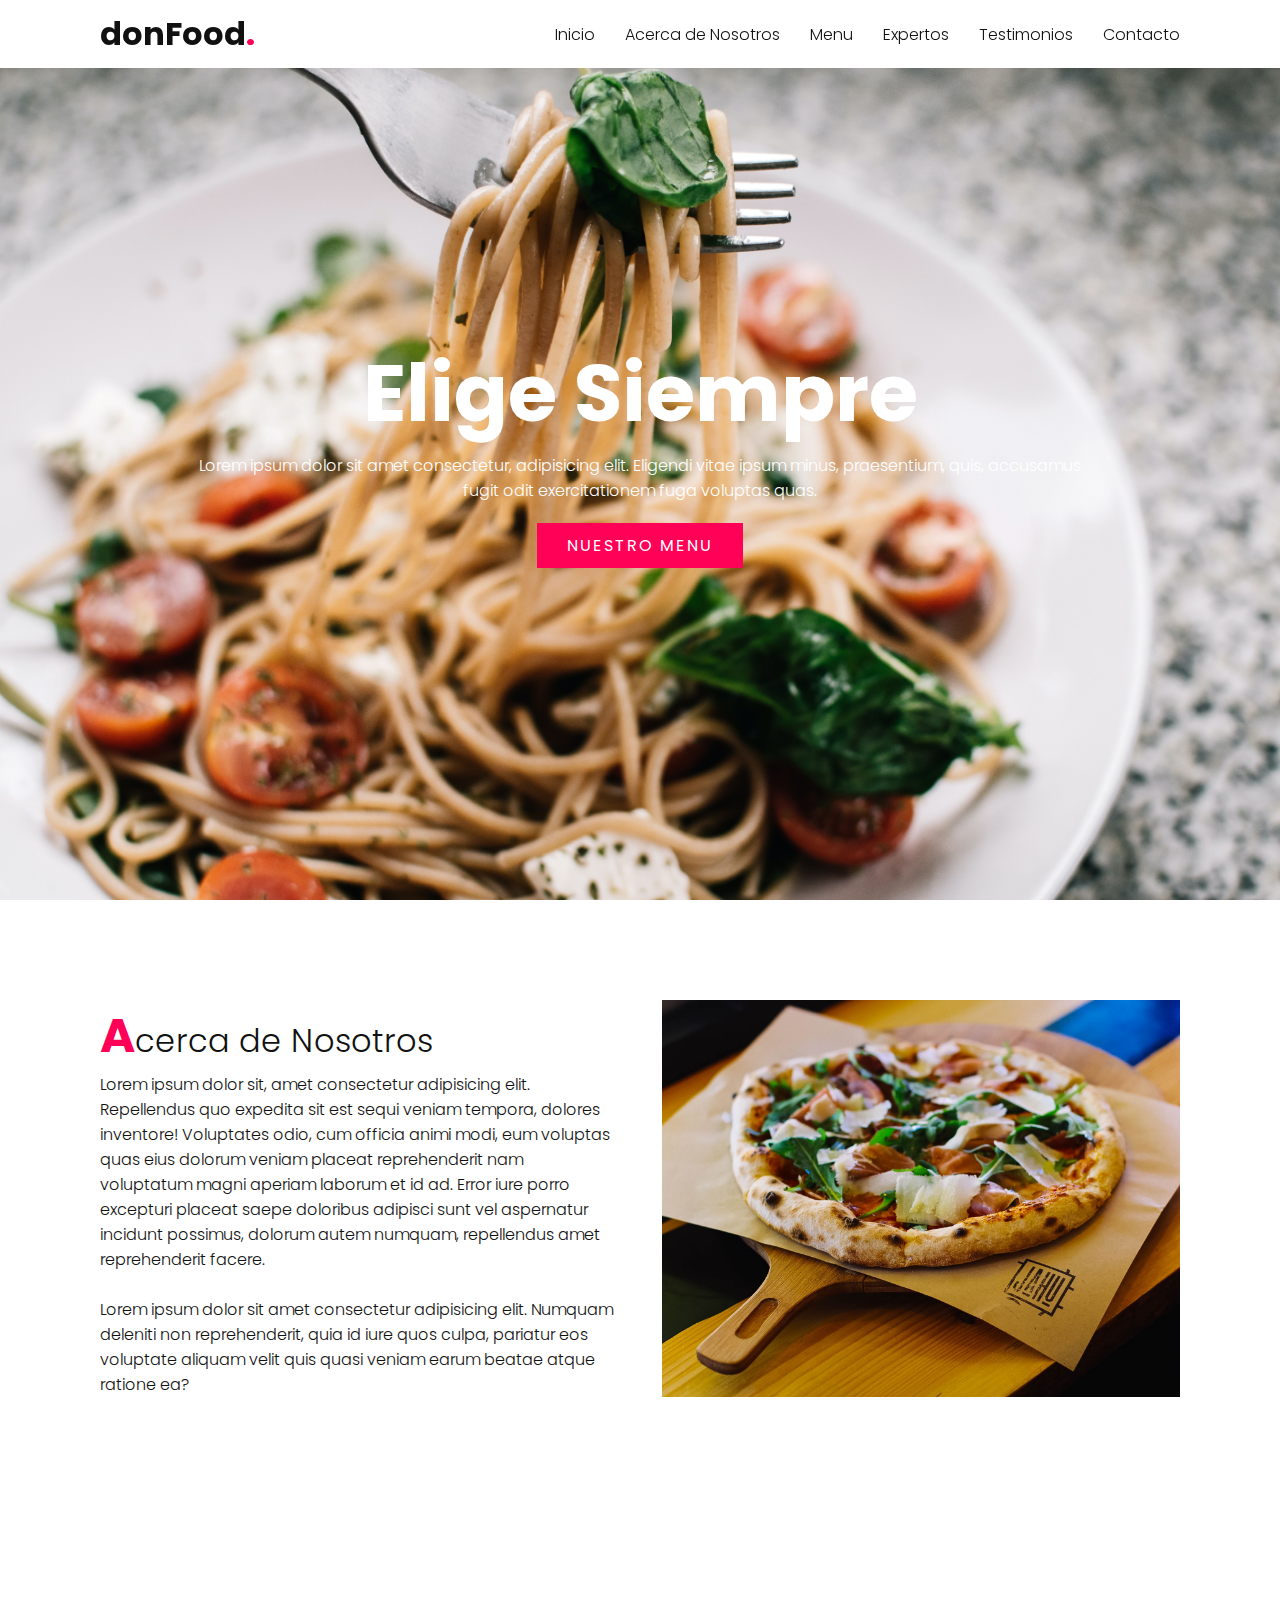
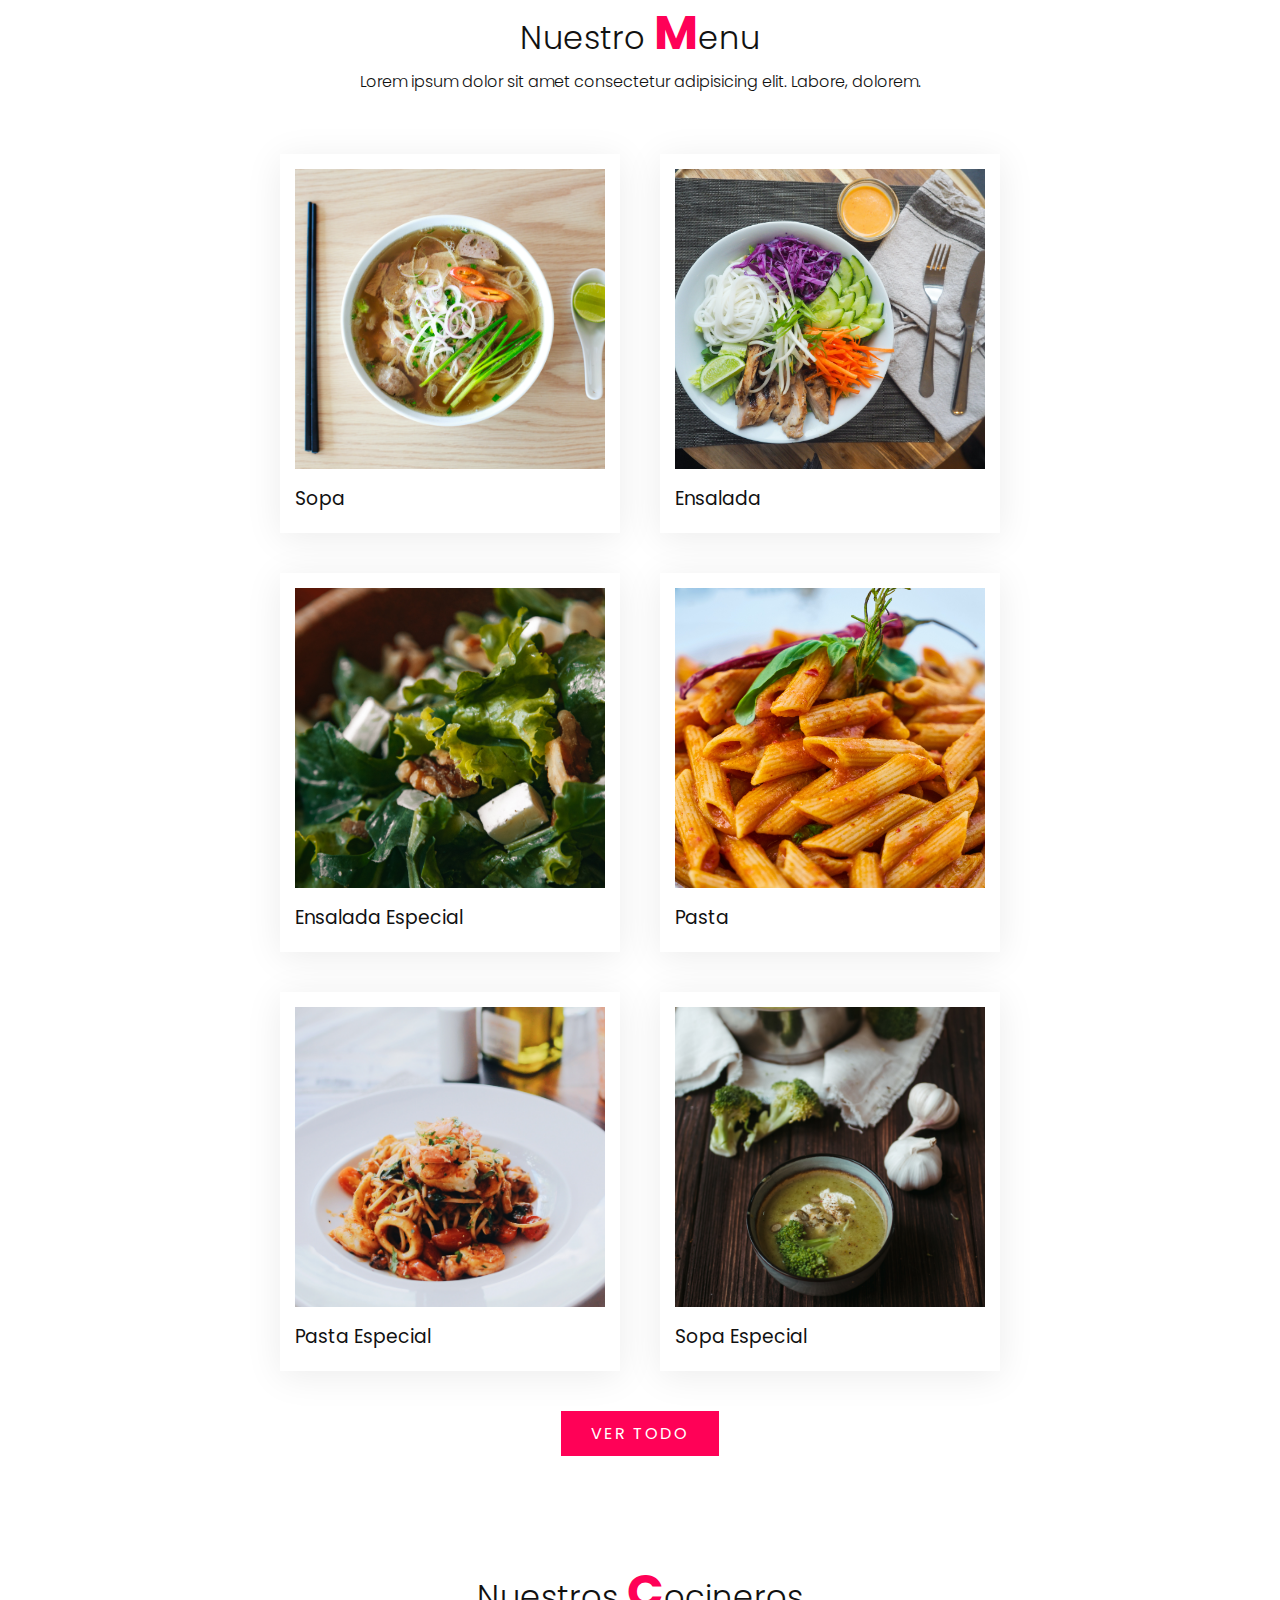
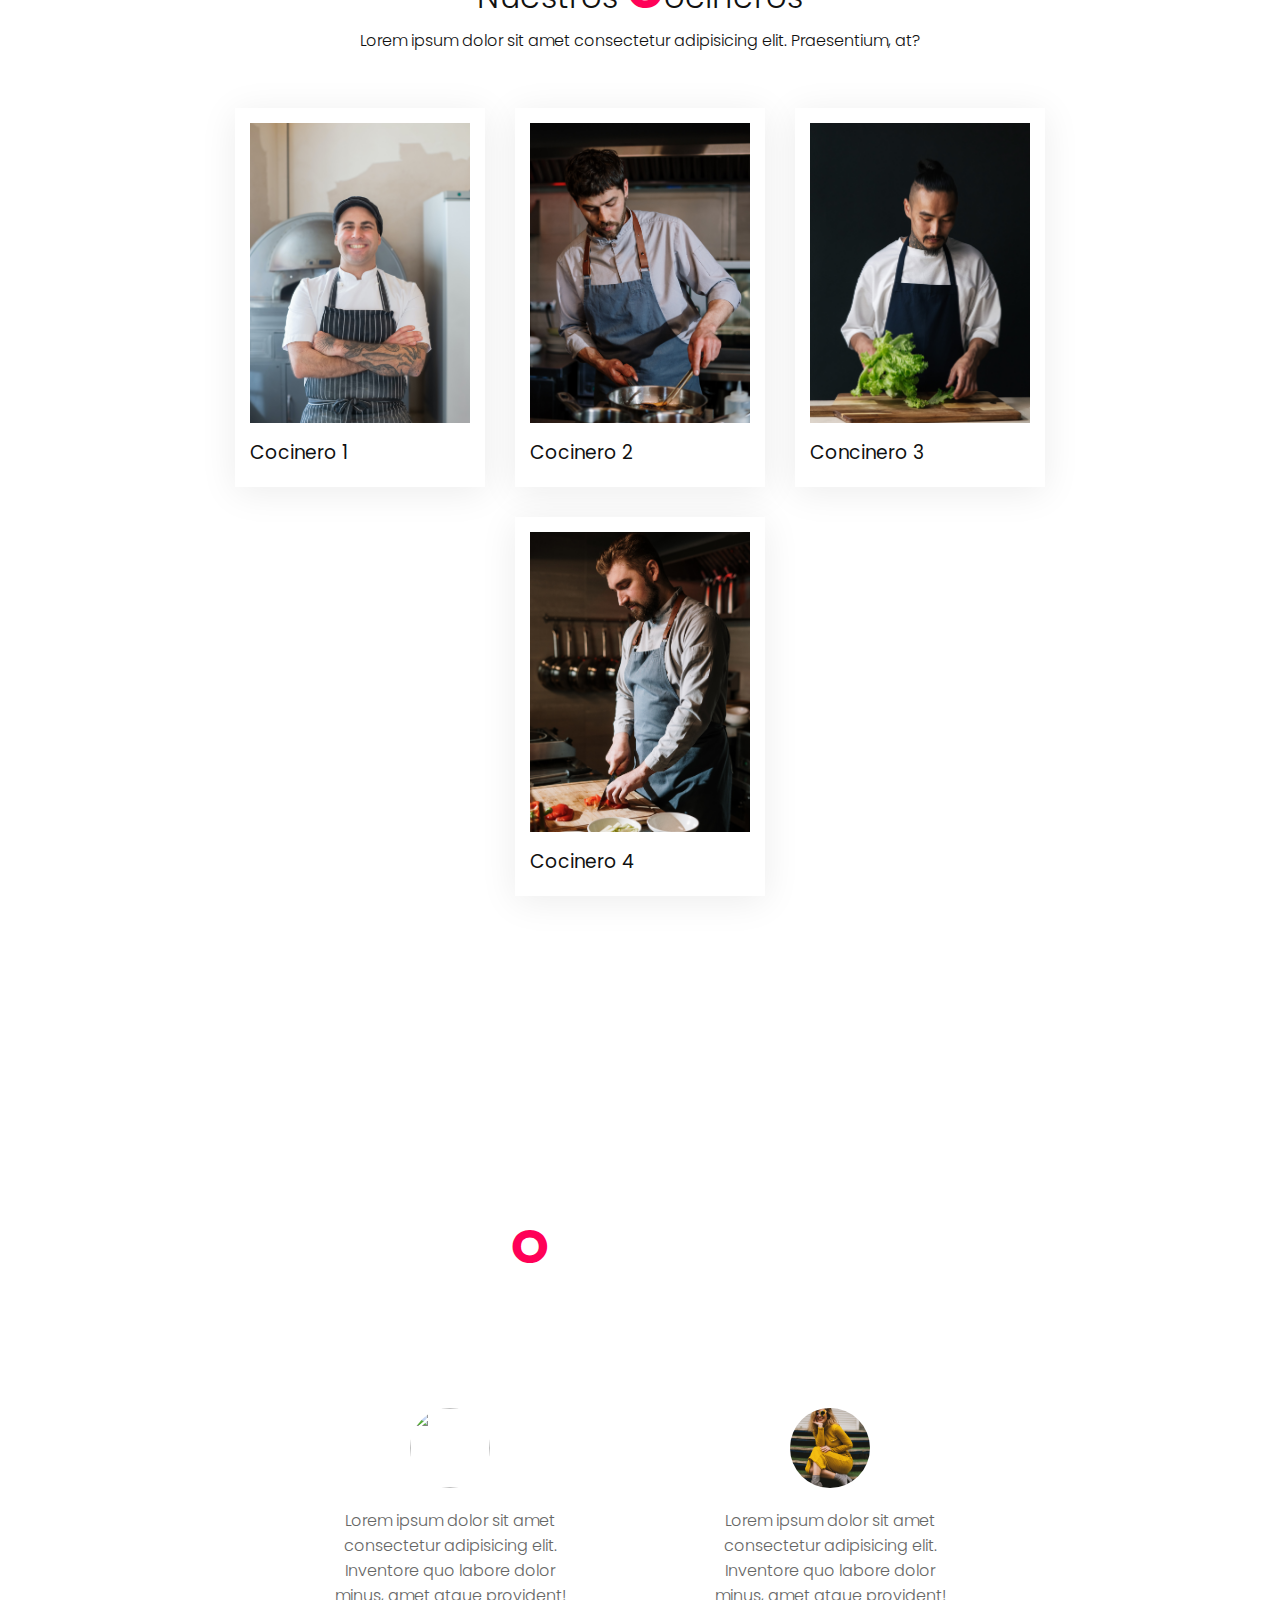
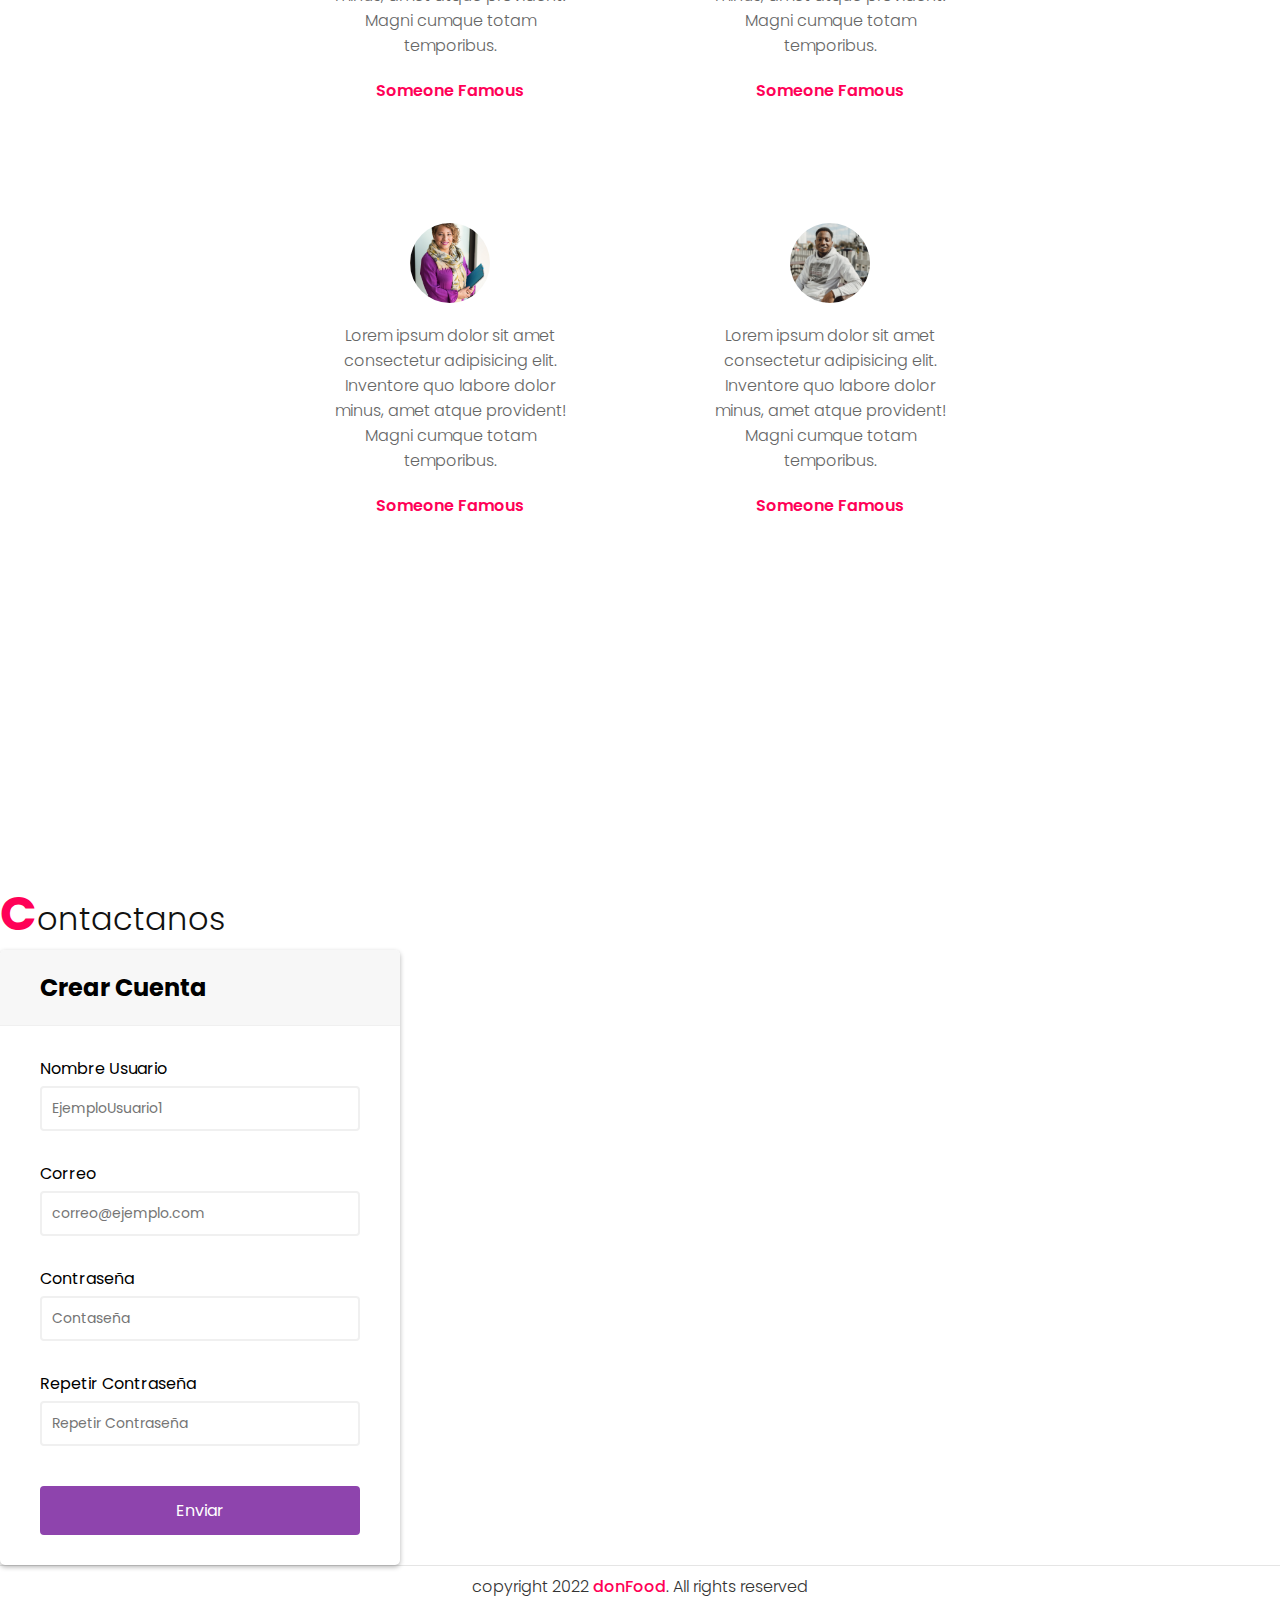
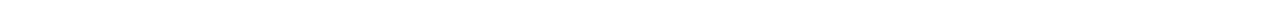
==== index.html @ 2f884ae2 "Add files via upload" ====
<!DOCTYPE html>
<html lang="en">

<head>
    <meta charset="UTF-8">
    <meta http-equiv="X-UA-Compatible" content="IE=edge">
    <meta name="viewport" content="width=device-width, initial-scale=1.0">
    <title>Proyecto</title>
    <link rel="stylesheet" href="style/style.css">
</head>

<body>
    <!--Navegation-->
    <header class="sticky">
        <a href="#" class="logo">donFood<span>.</span></a>
        <div class="menuToggle" onclick="toggleMenu();"></div>
        <ul class="navigation">
            <li><a href="#banner" onclick="toggleMenu();">Inicio</a></li>
            <li><a href="#about" onclick="toggleMenu();">Acerca de Nosotros</a></li>
            <li><a href="#menu" onclick="toggleMenu();">Menu</a></li>
            <li><a href="#expert" onclick="toggleMenu();">Expertos</a></li>
            <li><a href="#testimonials" onclick="toggleMenu();">Testimonios</a></li>
            <li><a href="#contact" onclick="toggleMenu();">Contacto</a></li>
        </ul>
    </header>
    <!--Banner-->
    <section class="banner" id="banner">
        <div class="content">
            <h2>Elige Siempre</h2>
            <p>Lorem ipsum dolor sit amet consectetur, adipisicing elit. Eligendi vitae ipsum minus, praesentium, quis, accusamus fugit odit exercitationem fuga voluptas quas.</p>
            <a href="#menu" class="btn">Nuestro Menu</a>
        </div>
    </section>
    <!--About-->
    <section class="about" id="about">
        <div class="row">
            <div class="col50">
                <h2 class="tittleText"><span>A</span>cerca de Nosotros</h2>
                <p>Lorem ipsum dolor sit, amet consectetur adipisicing elit. Repellendus quo expedita sit est sequi veniam tempora, dolores inventore! Voluptates odio, cum officia animi modi, eum voluptas quas eius dolorum veniam placeat reprehenderit nam
                    voluptatum magni aperiam laborum et id ad. Error iure porro excepturi placeat saepe doloribus adipisci sunt vel aspernatur incidunt possimus, dolorum autem numquam, repellendus amet reprehenderit facere. <br><br> Lorem ipsum dolor
                    sit amet consectetur adipisicing elit. Numquam deleniti non reprehenderit, quia id iure quos culpa, pariatur eos voluptate aliquam velit quis quasi veniam earum beatae atque ratione ea?</p>
            </div>
            <div class="col50">
                <div class="imgBx">
                    <img src="img/pexels-kristina-paukshtite-1146760.jpg">
                </div>
            </div>
        </div>
    </section>
    <!--Menu-->
    <section class="menu" id="menu">
        <div class="tittle">
            <h2 class="tittleText">Nuestro <span>M</span>enu</h2>
            <p>Lorem ipsum dolor sit amet consectetur adipisicing elit. Labore, dolorem.</p>
        </div>
        <div class="content">
            <div class="box">
                <div class="imgBx">
                    <img src="img/menu1.jpg">
                </div>
                <div class="text">
                    <h3>Ensalada</h3>
                </div>
            </div>
            <div class="box">
                <div class="imgBx">
                    <img src="img/menu2.jpg">
                </div>
                <div class="text">
                    <h3>Sopa</h3>
                </div>
            </div>
            <div class="box">
                <div class="imgBx">
                    <img src="img/menu3.jpg">
                </div>
                <div class="text">
                    <h3>Pasta</h3>
                </div>
            </div>
            <div class="box">
                <div class="imgBx">
                    <img src="img/menu4.jpg">
                </div>
                <div class="text">
                    <h3>Ensalada Especial</h3>
                </div>
            </div>
            <div class="box">
                <div class="imgBx">
                    <img src="img/menu5.jpg">
                </div>
                <div class="text">
                    <h3>Sopa Especial</h3>
                </div>
            </div>
            <div class="box">
                <div class="imgBx">
                    <img src="img/menu6.jpg">
                </div>
                <div class="text">
                    <h3>Pasta Especial</h3>
                </div>
            </div>
            <div class="tittle">
                <a href="#" class="btn">Ver Todo</a>
            </div>
        </div>
        <!--Expert-->
        <section class="expert" id="expert">
            <div class="tittle">
                <h2 class="tittleText">Nuestros <span>C</span>ocineros</h2>
                <p>Lorem ipsum dolor sit amet consectetur adipisicing elit. Praesentium, at?</p>
            </div>
            <div class="content">
                <div class="box">
                    <div class="imgBx">
                        <img src="img/chef1.jpg">
                    </div>
                    <div class="text">
                        <h3>Cocinero 1</h3>
                    </div>
                </div>
                <div class="box">
                    <div class="imgBx">
                        <img src="img/chef2.jpg">
                    </div>
                    <div class="text">
                        <h3>Cocinero 2</h3>
                    </div>
                </div>
                <div class="box">
                    <div class="imgBx">
                        <img src="img/chef3.jpg">
                    </div>
                    <div class="text">
                        <h3>Concinero 3</h3>
                    </div>
                </div>
                <div class="box">
                    <div class="imgBx">
                        <img src="img/chef4.jpg">
                    </div>
                    <div class="text">
                        <h3>Cocinero 4</h3>
                    </div>
                </div>
            </div>
        </section>
    </section>
    <!--Testimonials-->
    <section class="testimonials" id="testimonials">
        <div class="tittle white">
            <h2 class="tittleText">Que <span>O</span>pinan de Nosotros</h2>
            <p>Lorem ipsum dolor sit amet consectetur adipisicing elit. Molestiae, officiis?</p>
        </div>
        <div class="content">
            <div class="box">
                <div class="imgBx">
                    <img src="img/testi1.jpg">
                </div>
                <div class="text">
                    <p>Lorem ipsum dolor sit amet consectetur adipisicing elit. Inventore quo labore dolor minus, amet atque provident! Magni cumque totam temporibus.</p>
                    <h3>Someone Famous</h3>
                </div>
            </div>
            <div class="box">
                <div class="imgBx">
                    <img src="img/testi2.jpg">
                </div>
                <div class="text">
                    <p>Lorem ipsum dolor sit amet consectetur adipisicing elit. Inventore quo labore dolor minus, amet atque provident! Magni cumque totam temporibus.</p>
                    <h3>Someone Famous</h3>
                </div>
            </div>
            <div class="box">
                <div class="imgBx">
                    <img src="img/testi3.jpg">
                </div>
                <div class="text">
                    <p>Lorem ipsum dolor sit amet consectetur adipisicing elit. Inventore quo labore dolor minus, amet atque provident! Magni cumque totam temporibus.</p>
                    <h3>Someone Famous</h3>
                </div>
            </div>
            <div class="box">
                <div class="imgBx">
                    <img src="img/testi4.jpg">
                </div>
                <div class="text">
                    <p>Lorem ipsum dolor sit amet consectetur adipisicing elit. Inventore quo labore dolor minus, amet atque provident! Magni cumque totam temporibus.</p>
                    <h3>Someone Famous</h3>
                </div>
            </div>
        </div>
    </section>
    <!--Contact-->
    <!--Implementar al borde en blanco las aplicaciones de contacto(gmail,whatsapp, facebook, etc.)-->
    <section class="contact" id="contact"></section>
    <h2 class="tittleText"><span>C</span>ontactanos</h2>


    <div class="container">
        <div class="header">
            <h2>Crear Cuenta</h2>
        </div>
        <form id="form" class="form">
            <div class="form-control">
                <label for="username">Nombre Usuario</label>
                <input type="text" placeholder="EjemploUsuario1" id="username" />
                <i class="fas fa-check-circle"></i>
                <i class="fas fa-exclamation-circle"></i>
                <small>Error</small>
            </div>
            <div class="form-control">
                <label for="username">Correo</label>
                <input type="email" placeholder="correo@ejemplo.com" id="email" />
                <i class="fas fa-check-circle"></i>
                <i class="fas fa-exclamation-circle"></i>
                <small>Error</small>
            </div>
            <div class="form-control">
                <label for="username">Contraseña</label>
                <input type="password" placeholder="Contaseña" id="password" />
                <i class="fas fa-check-circle"></i>
                <i class="fas fa-exclamation-circle"></i>
                <small>Error</small>
            </div>
            <div class="form-control">
                <label for="username">Repetir Contraseña</label>
                <input type="password" placeholder="Repetir Contraseña" id="password2" />
                <i class="fas fa-check-circle"></i>
                <i class="fas fa-exclamation-circle"></i>
                <small>Error</small>
            </div>
            <button>Enviar</button>
        </form>
    </div>




    <script src="main.js"></script>


    </section>
    <div class="copyrightText">
        <p>copyright 2022 <a href="#">donFood</a>. All rights reserved </p>
    </div>

    <script type="text/javascript">
        window.addEventListener('scroll', function() {
            const header = document.querySelector('header');
            header.classList.toggle("sticky", window.scrollY > 0);
        });

        function toggleMenu() {
            const menuToggle = document.querySelector('.menuToggle');
            const navigation = document.querySelector('.navigation');
            menuToggle.classList.toggle('active');
            navigation.classList.toggle('active');
        }
    </script>

</body>

</html>
---- style/style.css ----
@import url('https://fonts.googleapis.com/css?family=Poppins: 200,300,400,500,600,700,800,900&display=swap');
* {
    margin: 0;
    padding: 0;
    box-sizing: border-box;
    font-family: 'Poppins', sans-serif;
    scroll-behavior: smooth;
}

p {
    font-weight: 300;
    color: #111;
}

.banner {
    position: relative;
    width: 100%;
    min-height: 100vh;
    display: flex;
    justify-content: center;
    align-items: center;
    background: url('/img/bg.jpg');
    background-size: cover;
}

.banner .content {
    max-width: 900px;
    text-align: center;
}

.banner .content h2 {
    font-size: 5em;
    color: #fff;
}

.banner .content p {
    font-size: 1em;
    color: #fff;
}

.btn {
    font-size: 1em;
    color: #fff;
    background: #ff0157;
    display: inline-block;
    padding: 10px 30px;
    margin-top: 20px;
    text-transform: uppercase;
    text-decoration: none;
    letter-spacing: 2px;
    transition: 0.5s;
}

.btn:hover {
    letter-spacing: 6px;
}

header {
    position: fixed;
    top: 0;
    left: 0;
    width: 100%;
    padding: 40px 100px;
    z-index: 10000;
    display: flex;
    justify-content: space-between;
    align-items: center;
    transition: 0.5s;
}

header.sticky {
    background: #fff;
    padding: 10px 100px;
    box-shadow: 0 5px 20px rgba(0, 0, 0, 0.05);
}

header .logo {
    color: #fff;
    font-weight: 700;
    font-size: 2em;
    text-decoration: none;
}

header.sticky .logo {
    color: #111;
}

header .logo span {
    color: #ff0157;
}

header .navigation {
    position: relative;
    display: flex;
}

header .navigation li {
    list-style: none;
    margin-left: 30px;
}

header .navigation li a {
    text-decoration: none;
    color: #fff;
    font-weight: 300;
}

header.sticky .navigation li a {
    color: #111;
}

header .navigation li a:hover {
    color: #ff0157;
}

section {
    padding: 100px;
}

.row {
    position: relative;
    width: 100%;
    display: flex;
    justify-content: space-between;
}

.row .col50 {
    position: relative;
    width: 48%;
}

.tittleText {
    color: #111;
    font-size: 2em;
    font-weight: 300;
}

.tittleText span {
    color: #ff0157;
    font-weight: 700;
    font-size: 1.5em;
}

.row .col50 .imgBx {
    position: relative;
    width: 100%;
    /*min-height: 300px;*/
    height: 100%;
}

.row .col50 .imgBx img {
    position: absolute;
    top: 0;
    left: 0;
    width: 100%;
    height: 100%;
    object-fit: cover;
}

.tittle {
    width: 100%;
    display: flex;
    justify-content: center;
    align-items: center;
    flex-direction: column;
}

.menu .content {
    display: flex;
    justify-content: center;
    flex-direction: row-reverse;
    flex-wrap: wrap;
    margin-top: 40px;
}

.menu .content .box {
    width: 340px;
    margin: 20px;
    border: 15px solid #fff;
    box-shadow: 0 5px 35px rgba(0, 0, 0, 0.08);
}

.menu .content .box .imgBx {
    position: relative;
    width: 100%;
    height: 300px;
}

.menu .content .box .imgBx img {
    position: absolute;
    top: 0;
    left: 0;
    width: 100%;
    height: 100%;
    object-fit: cover;
}

.menu .content .box .text {
    padding: 15px 0 5px;
}

.menu .content .box .text h3 {
    font-weight: 400;
    color: #111;
}

.expert .content {
    display: flex;
    justify-content: center;
    flex-wrap: wrap;
    flex-direction: row;
    margin-top: 40px;
}

.expert .content .box {
    width: 250px;
    margin: 15px;
}

.expert .content .box .imgBx {
    position: relative;
    width: 100%;
    height: 300px;
}

.expert .content .box .imgBx img {
    position: absolute;
    top: 0;
    left: 0;
    width: 100%;
    height: 100%;
    object-fit: cover;
}

.expert .content .box .text {
    padding: 15px 0 5px;
}

.expert .content .box .text h3 {
    font-weight: 400;
    color: #111;
}

.testimonials {
    background: url(/img/bg2.jpg);
    background-size: cover;
    background-position: center;
}

.white .tittleText,
.white p {
    color: #fff;
}

.testimonials .content {
    display: flex;
    justify-content: center;
    flex-wrap: wrap;
    flex-direction: row;
    margin-top: 40px;
}

.testimonials .content .box {
    width: 340px;
    margin: 20px;
    padding: 40px;
    background: #fff;
    display: flex;
    justify-content: center;
    align-items: center;
    flex-direction: column;
}

.testimonials .content .box .imgBx {
    position: relative;
    width: 80px;
    height: 80px;
    margin-bottom: 20px;
    border-radius: 50%;
    overflow: hidden;
}

.testimonials .content .box .imgBx img {
    position: absolute;
    top: 0;
    left: 0;
    width: 100%;
    height: 100%;
    object-fit: cover;
}

.testimonials .content .box .text {
    text-align: center;
}

.testimonials .content .box .text p {
    color: #666;
    font-size: italic;
}

.testimonials .content .box .text h3 {
    margin-top: 20px;
    color: #111;
    font-size: 1em;
    color: #ff0157;
    font-weight: 600;
}


/* -------------  */

.container {
    background-color: #fff;
    border-radius: 5px;
    box-shadow: 0 2px 5px rgba(0, 0, 0, 0.3);
    overflow: hidden;
    width: 400px;
    max-width: 100%;
}

.header {
    border-bottom: 1px solid #f0f0f0;
    background-color: #f7f7f7;
    padding: 20px 40px;
}

.header h2 {
    margin: 0;
}

.form {
    padding: 30px 40px;
}

.form-control {
    margin-bottom: 10px;
    padding-bottom: 20px;
    position: relative;
}

.form-control label {
    display: inline-block;
    margin-bottom: 5px;
}

.form-control input {
    border: 2px solid #f0f0f0;
    border-radius: 4px;
    display: block;
    font-family: inherit;
    font-size: 14px;
    padding: 10px;
    width: 100%;
}

.form-control input:focus {
    outline: 0;
    border-color: #777;
}

.form-control.success input {
    border-color: #2ecc71;
}

.form-control.error input {
    border-color: #e74c3c;
}

.form-control i {
    visibility: hidden;
    position: absolute;
    top: 40px;
    right: 10px;
}

.form-control.success i.fa-check-circle {
    color: #2ecc71;
    visibility: visible;
}

.form-control.error i.fa-exclamation-circle {
    color: #e74c3c;
    visibility: visible;
}

.form-control small {
    color: #e74c3c;
    position: absolute;
    bottom: 0;
    left: 0;
    visibility: hidden;
}

.form-control.error small {
    visibility: visible;
}

.form button {
    background-color: #8e44ad;
    border: 2px solid #8e44ad;
    border-radius: 4px;
    color: #fff;
    display: block;
    font-family: inherit;
    font-size: 16px;
    padding: 10px;
    margin-top: 20px;
    width: 100%;
}


/* -------------  */

.copyrightText {
    padding: 8px 40px;
    border-top: 1px solid rgba(0, 0, 0, 0.1);
    text-align: center;
}

.copyrightText p {
    color: #333;
}

.copyrightText a {
    color: #ff0157;
    font-weight: 500;
    text-decoration: none;
}
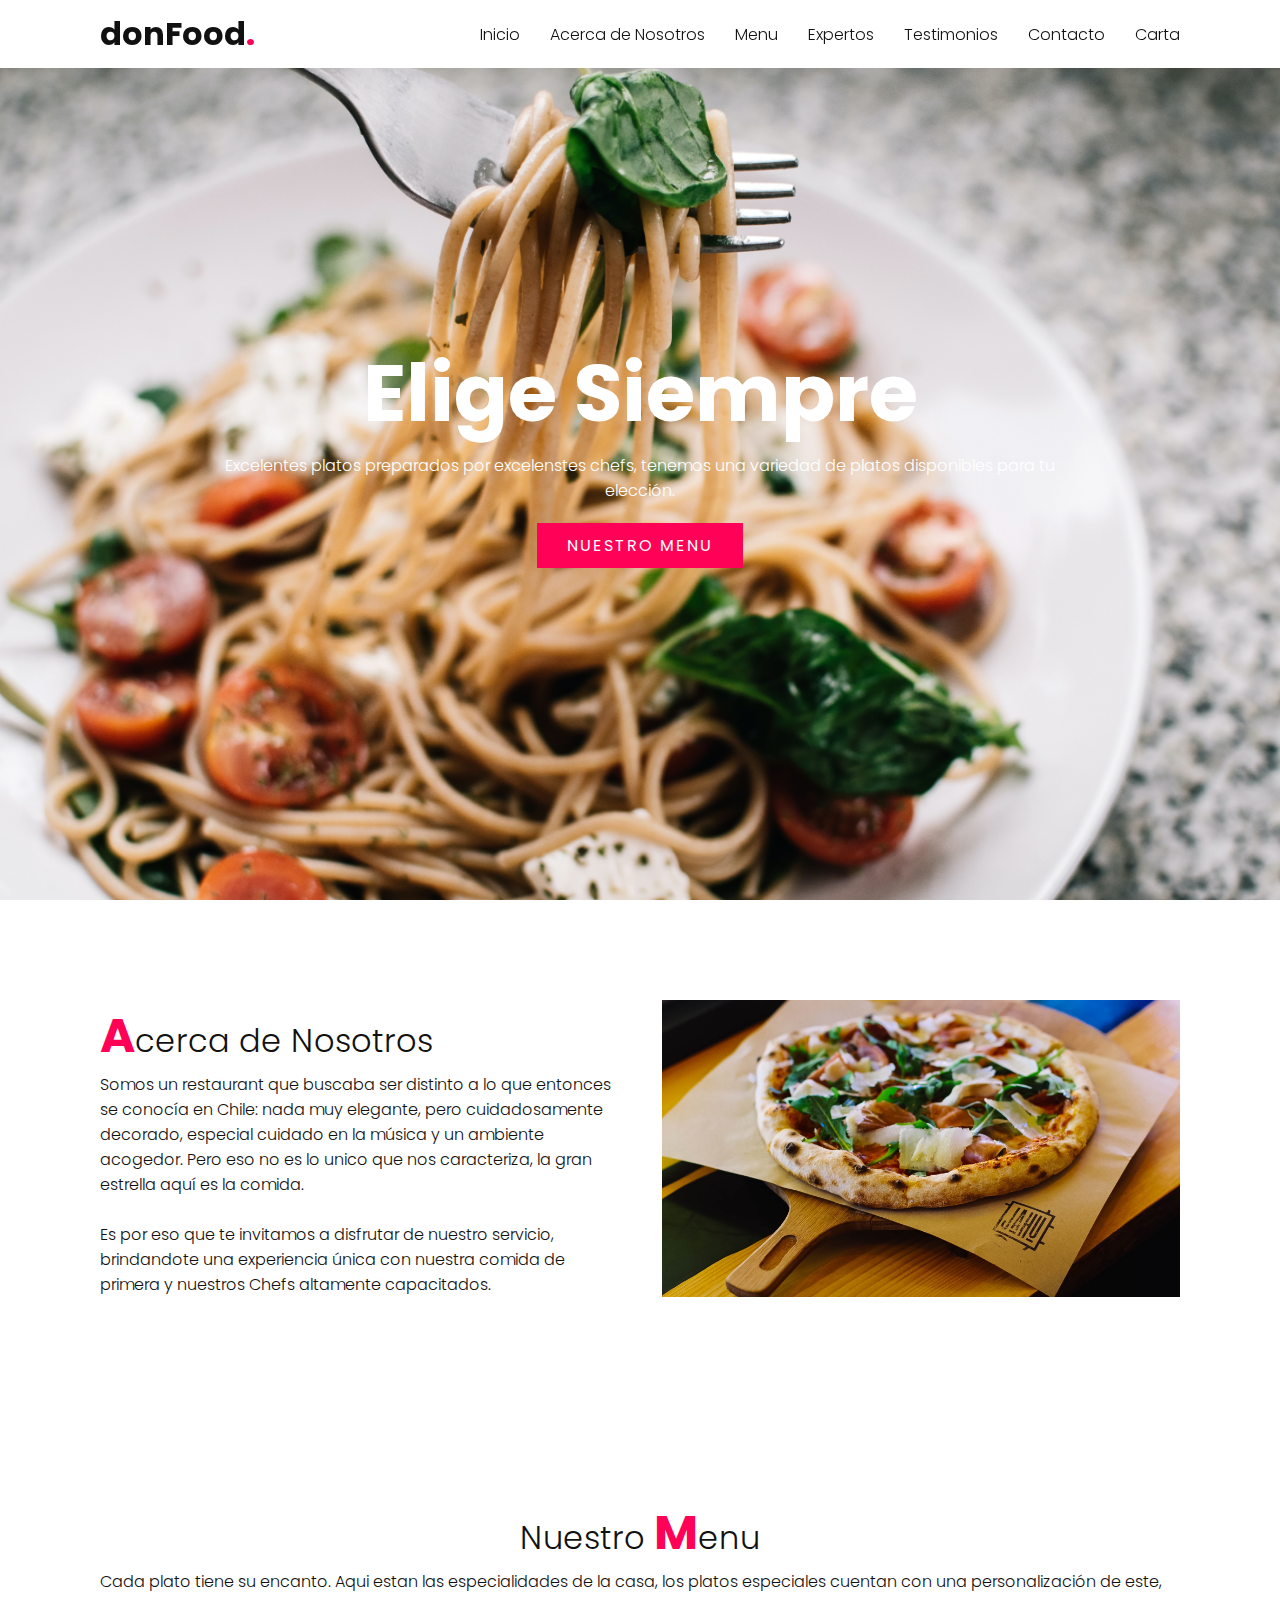
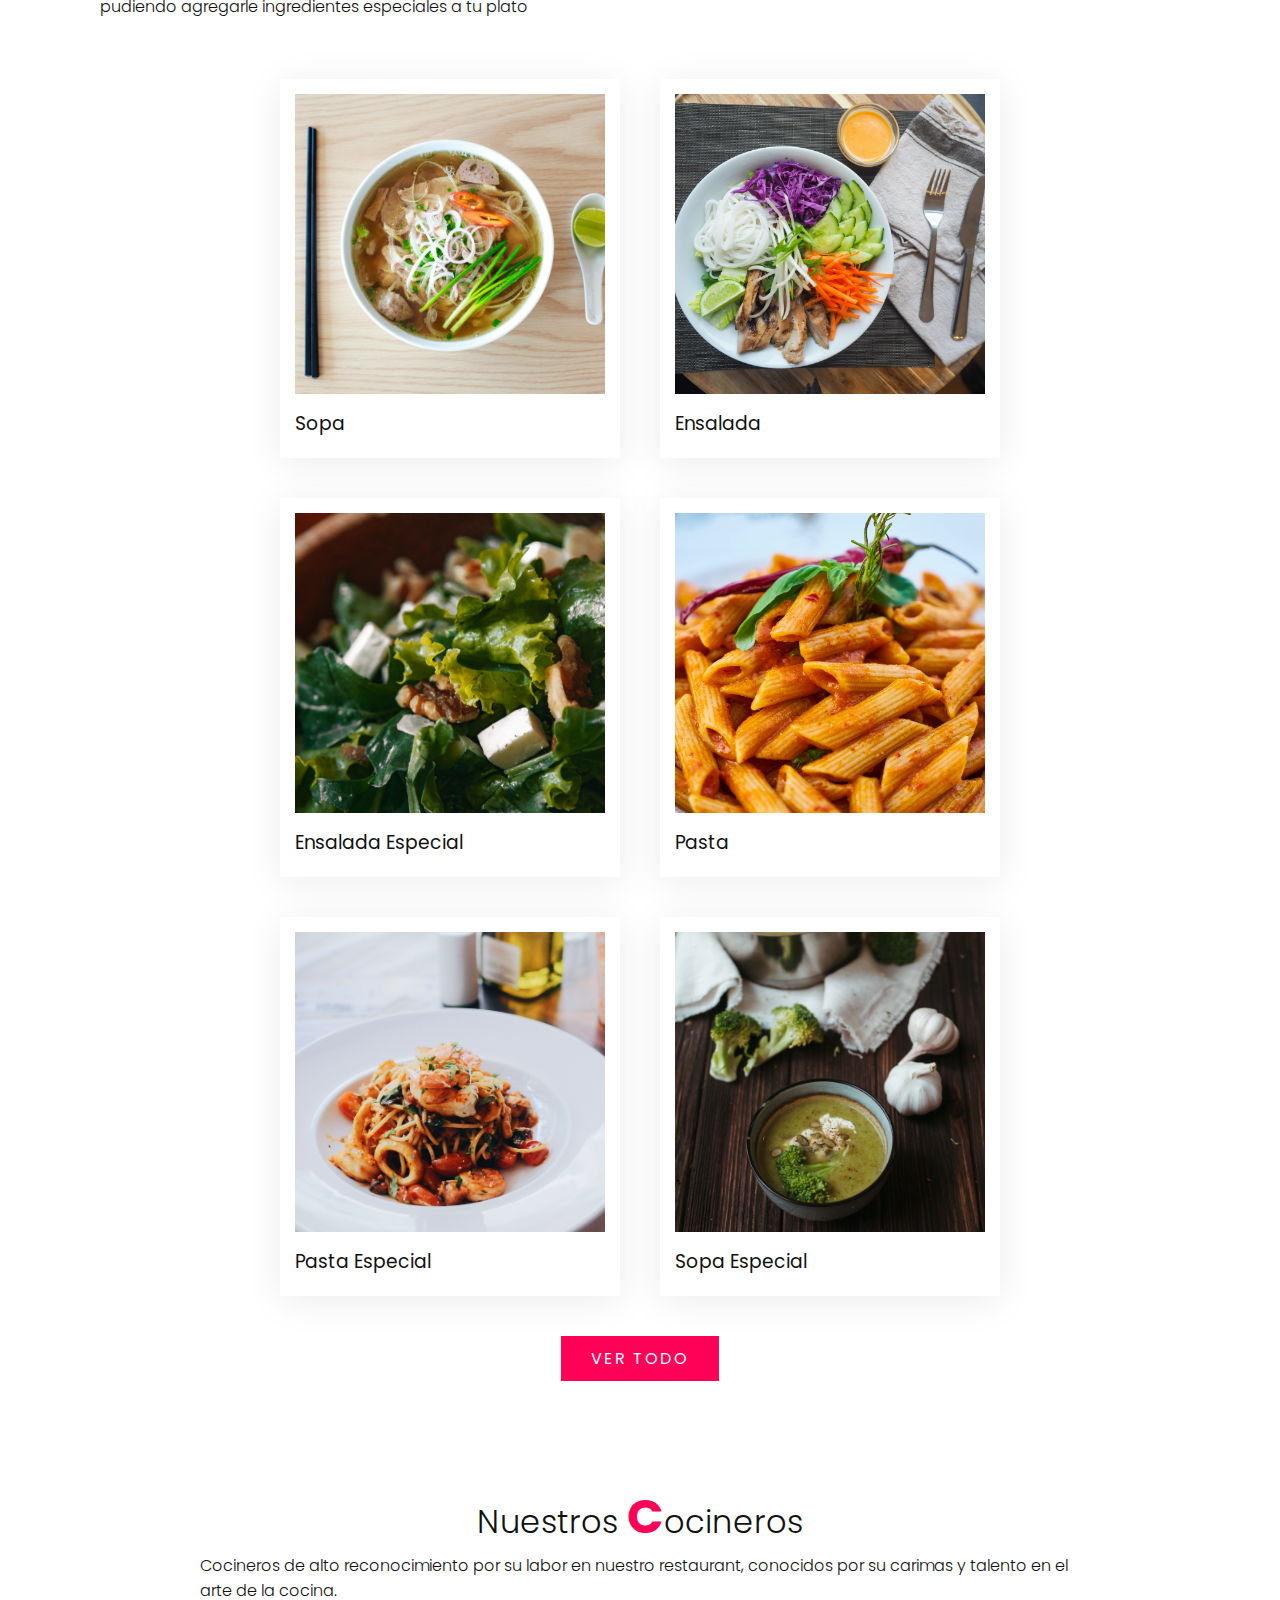
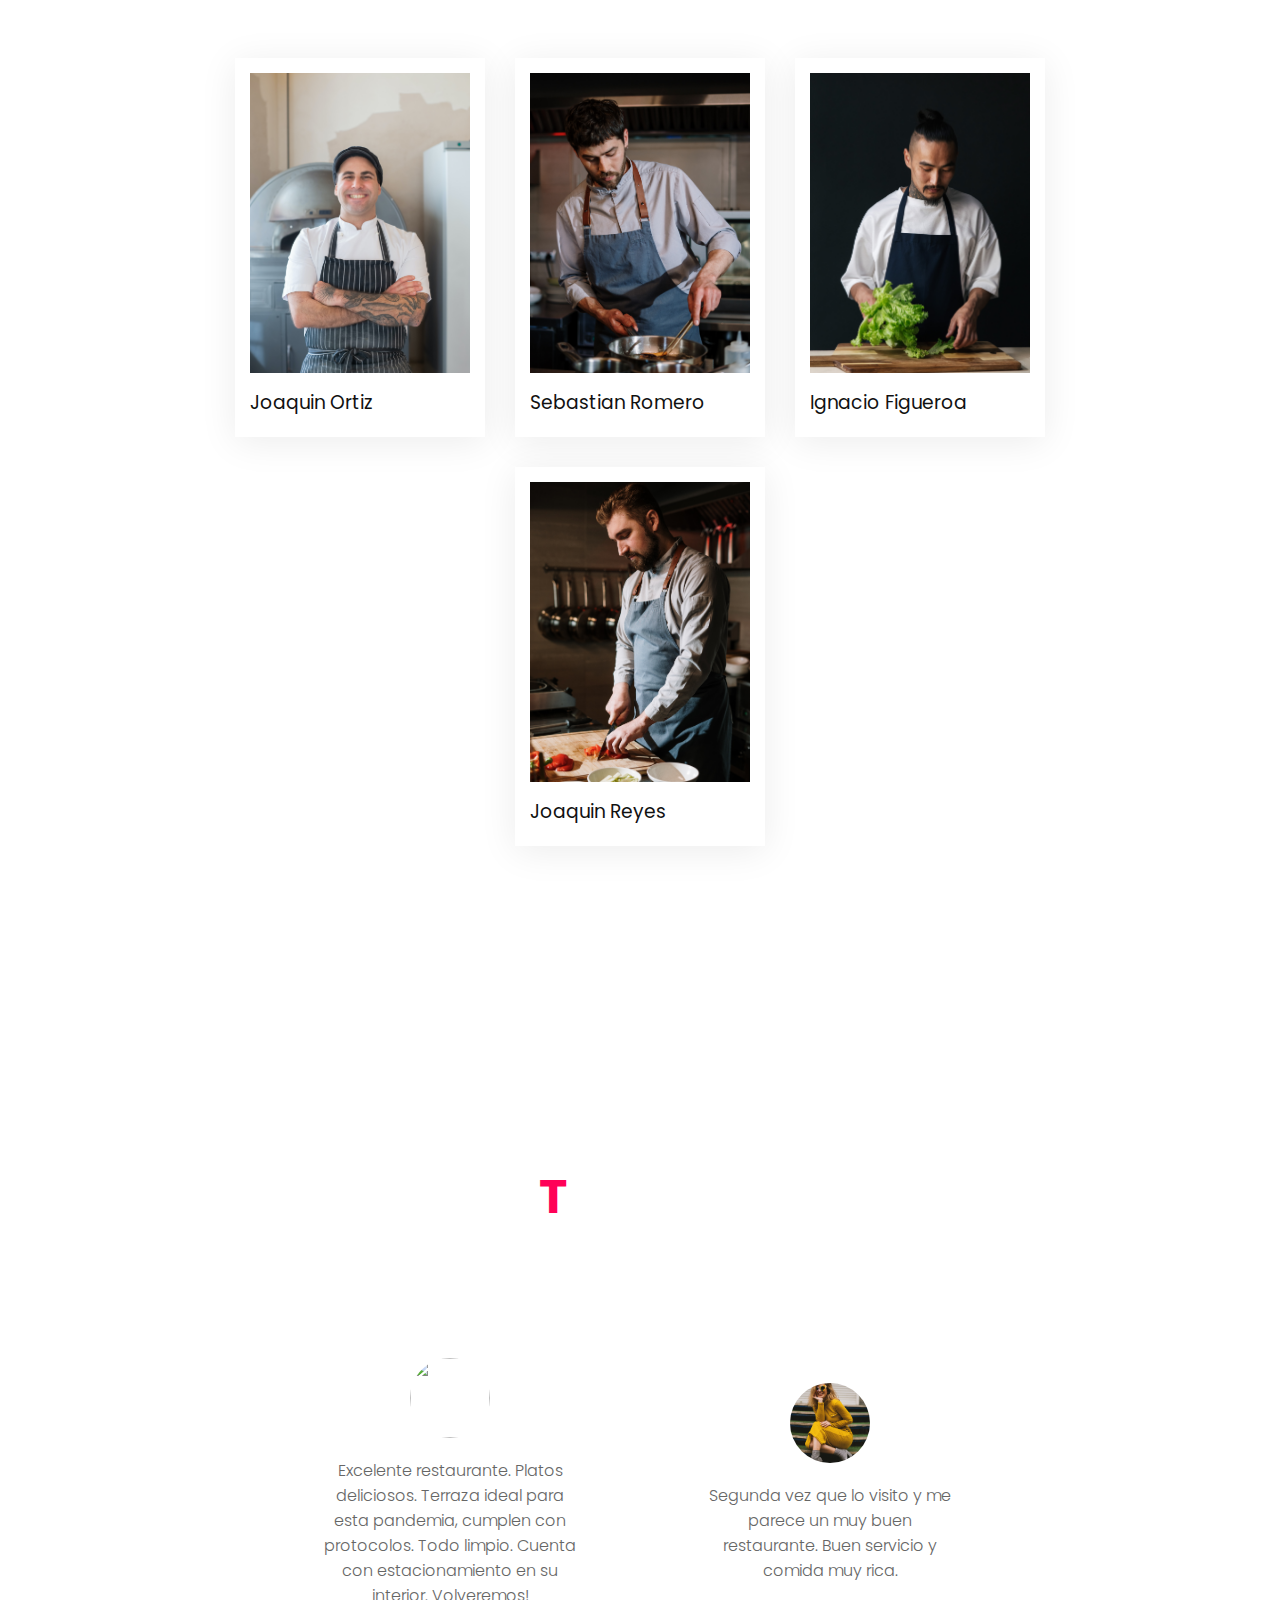
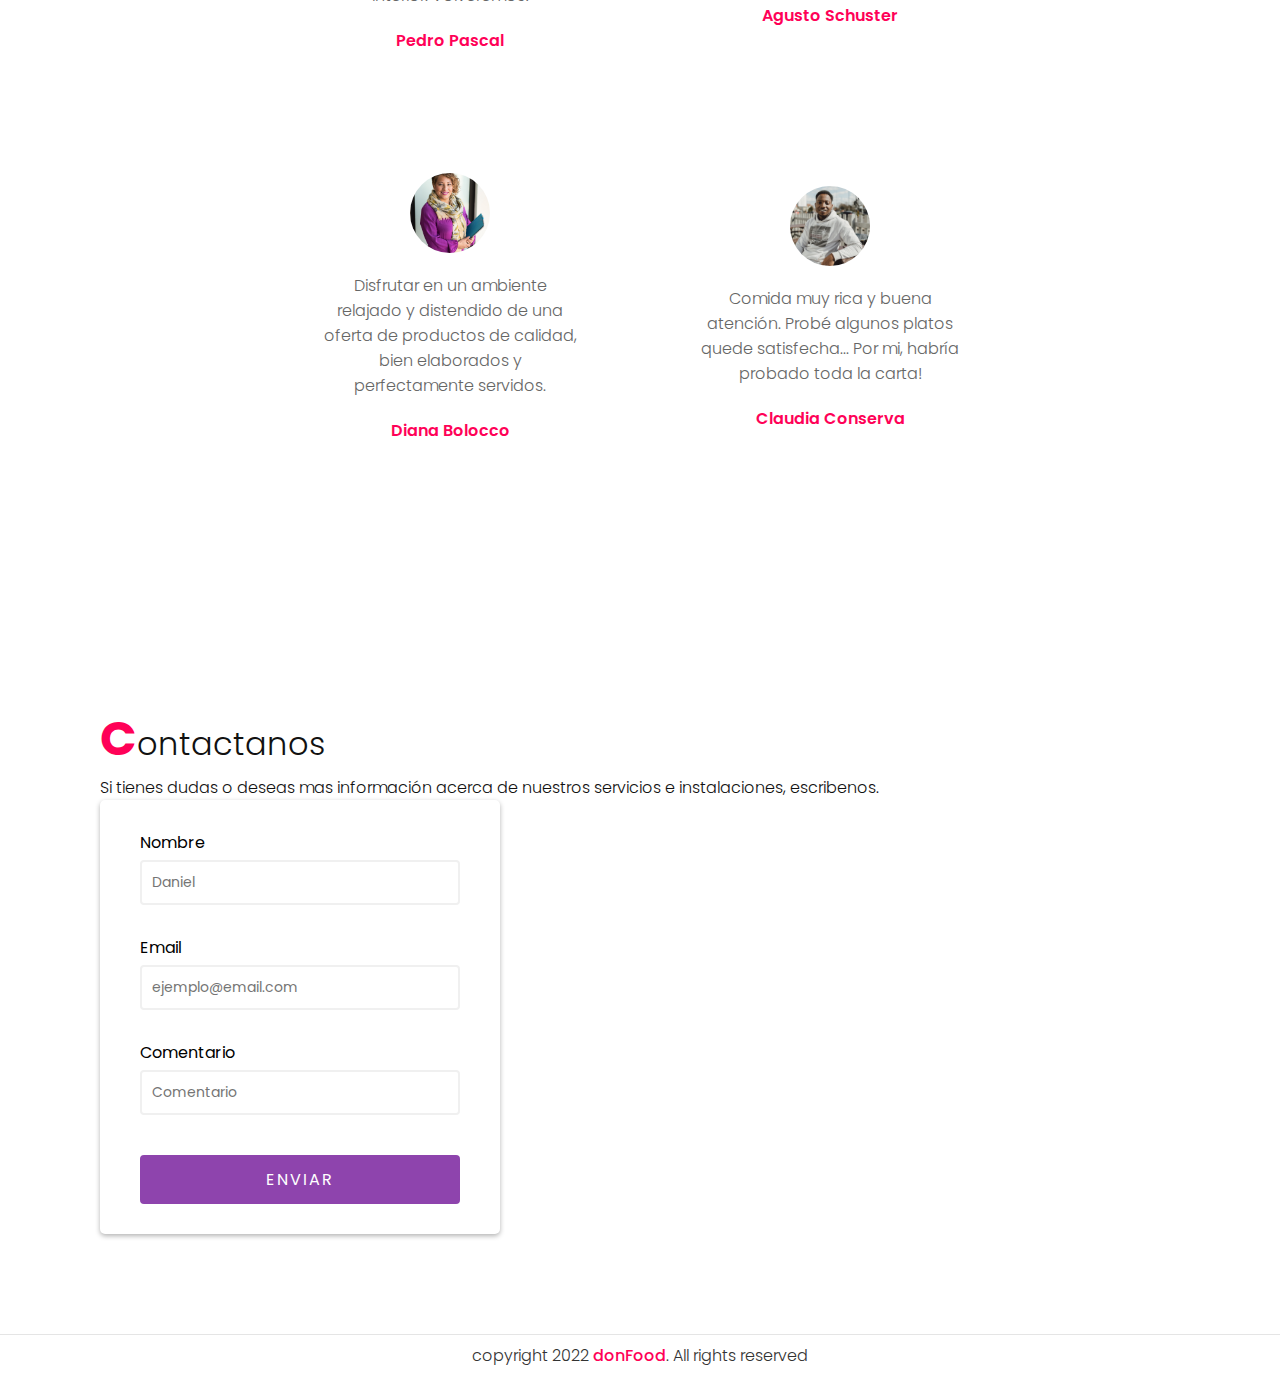
==== commit 38449067: "Update index.html" ====
--- a/index.html
+++ b/index.html
@@ -5,8 +5,10 @@
     <meta charset="UTF-8">
     <meta http-equiv="X-UA-Compatible" content="IE=edge">
     <meta name="viewport" content="width=device-width, initial-scale=1.0">
-    <title>Proyecto</title>
+    <title>donFood.</title>
     <link rel="stylesheet" href="style/style.css">
+    <link rel="stylesheet" href="carta.html">
+    <link rel="stylesheet" href="main.js">
 </head>
 
 <body>
@@ -21,13 +23,14 @@
             <li><a href="#expert" onclick="toggleMenu();">Expertos</a></li>
             <li><a href="#testimonials" onclick="toggleMenu();">Testimonios</a></li>
             <li><a href="#contact" onclick="toggleMenu();">Contacto</a></li>
+            <li><a href="carta.html#carta" onclick="toggleMenu();">Carta</a></li>
         </ul>
     </header>
     <!--Banner-->
     <section class="banner" id="banner">
         <div class="content">
             <h2>Elige Siempre</h2>
-            <p>Lorem ipsum dolor sit amet consectetur, adipisicing elit. Eligendi vitae ipsum minus, praesentium, quis, accusamus fugit odit exercitationem fuga voluptas quas.</p>
+            <p>Excelentes platos preparados por excelenstes chefs, tenemos una variedad de platos disponibles para tu elección.</p>
             <a href="#menu" class="btn">Nuestro Menu</a>
         </div>
     </section>
@@ -36,9 +39,10 @@
         <div class="row">
             <div class="col50">
                 <h2 class="tittleText"><span>A</span>cerca de Nosotros</h2>
-                <p>Lorem ipsum dolor sit, amet consectetur adipisicing elit. Repellendus quo expedita sit est sequi veniam tempora, dolores inventore! Voluptates odio, cum officia animi modi, eum voluptas quas eius dolorum veniam placeat reprehenderit nam
-                    voluptatum magni aperiam laborum et id ad. Error iure porro excepturi placeat saepe doloribus adipisci sunt vel aspernatur incidunt possimus, dolorum autem numquam, repellendus amet reprehenderit facere. <br><br> Lorem ipsum dolor
-                    sit amet consectetur adipisicing elit. Numquam deleniti non reprehenderit, quia id iure quos culpa, pariatur eos voluptate aliquam velit quis quasi veniam earum beatae atque ratione ea?</p>
+                <p>Somos un restaurant que buscaba ser distinto a lo que entonces se conocía en Chile: nada muy elegante, pero cuidadosamente decorado, especial cuidado en la música y un ambiente acogedor. Pero eso no es lo unico que nos caracteriza, la
+                    gran estrella aquí es la comida. <br><br> Es por eso que te invitamos a disfrutar de nuestro servicio, brindandote una experiencia única con nuestra comida de primera y nuestros Chefs altamente capacitados.
+
+                </p>
             </div>
             <div class="col50">
                 <div class="imgBx">
@@ -51,7 +55,7 @@
     <section class="menu" id="menu">
         <div class="tittle">
             <h2 class="tittleText">Nuestro <span>M</span>enu</h2>
-            <p>Lorem ipsum dolor sit amet consectetur adipisicing elit. Labore, dolorem.</p>
+            <p>Cada plato tiene su encanto. Aqui estan las especialidades de la casa, los platos especiales cuentan con una personalización de este, pudiendo agregarle ingredientes especiales a tu plato</p>
         </div>
         <div class="content">
             <div class="box">
@@ -103,14 +107,14 @@
                 </div>
             </div>
             <div class="tittle">
-                <a href="#" class="btn">Ver Todo</a>
+                <a href="carta.html" class="btn">Ver Todo</a>
             </div>
         </div>
         <!--Expert-->
         <section class="expert" id="expert">
             <div class="tittle">
                 <h2 class="tittleText">Nuestros <span>C</span>ocineros</h2>
-                <p>Lorem ipsum dolor sit amet consectetur adipisicing elit. Praesentium, at?</p>
+                <p>Cocineros de alto reconocimiento por su labor en nuestro restaurant, conocidos por su carimas y talento en el arte de la cocina.</p>
             </div>
             <div class="content">
                 <div class="box">
@@ -118,7 +122,7 @@
                         <img src="img/chef1.jpg">
                     </div>
                     <div class="text">
-                        <h3>Cocinero 1</h3>
+                        <h3>Joaquin Ortiz</h3>
                     </div>
                 </div>
                 <div class="box">
@@ -126,7 +130,7 @@
                         <img src="img/chef2.jpg">
                     </div>
                     <div class="text">
-                        <h3>Cocinero 2</h3>
+                        <h3>Sebastian Romero</h3>
                     </div>
                 </div>
                 <div class="box">
@@ -134,7 +138,7 @@
                         <img src="img/chef3.jpg">
                     </div>
                     <div class="text">
-                        <h3>Concinero 3</h3>
+                        <h3>Ignacio Figueroa</h3>
                     </div>
                 </div>
                 <div class="box">
@@ -142,7 +146,7 @@
                         <img src="img/chef4.jpg">
                     </div>
                     <div class="text">
-                        <h3>Cocinero 4</h3>
+                        <h3>Joaquin Reyes</h3>
                     </div>
                 </div>
             </div>
@@ -151,8 +155,8 @@
     <!--Testimonials-->
     <section class="testimonials" id="testimonials">
         <div class="tittle white">
-            <h2 class="tittleText">Que <span>O</span>pinan de Nosotros</h2>
-            <p>Lorem ipsum dolor sit amet consectetur adipisicing elit. Molestiae, officiis?</p>
+            <h2 class="tittleText"><span>T</span>estimonios</h2>
+            <p>Testimonios y opiniones de celebridades que nos han visitado.</p>
         </div>
         <div class="content">
             <div class="box">
@@ -160,8 +164,8 @@
                     <img src="img/testi1.jpg">
                 </div>
                 <div class="text">
-                    <p>Lorem ipsum dolor sit amet consectetur adipisicing elit. Inventore quo labore dolor minus, amet atque provident! Magni cumque totam temporibus.</p>
-                    <h3>Someone Famous</h3>
+                    <p>Excelente restaurante. Platos deliciosos. Terraza ideal para esta pandemia, cumplen con protocolos. Todo limpio. Cuenta con estacionamiento en su interior. Volveremos!</p>
+                    <h3>Pedro Pascal</h3>
                 </div>
             </div>
             <div class="box">
@@ -169,8 +173,8 @@
                     <img src="img/testi2.jpg">
                 </div>
                 <div class="text">
-                    <p>Lorem ipsum dolor sit amet consectetur adipisicing elit. Inventore quo labore dolor minus, amet atque provident! Magni cumque totam temporibus.</p>
-                    <h3>Someone Famous</h3>
+                    <p>Segunda vez que lo visito y me parece un muy buen restaurante. Buen servicio y comida muy rica.</p>
+                    <h3>Agusto Schuster</h3>
                 </div>
             </div>
             <div class="box">
@@ -178,8 +182,8 @@
                     <img src="img/testi3.jpg">
                 </div>
                 <div class="text">
-                    <p>Lorem ipsum dolor sit amet consectetur adipisicing elit. Inventore quo labore dolor minus, amet atque provident! Magni cumque totam temporibus.</p>
-                    <h3>Someone Famous</h3>
+                    <p>Disfrutar en un ambiente relajado y distendido de una oferta de productos de calidad, bien elaborados y perfectamente servidos.</p>
+                    <h3>Diana Bolocco</h3>
                 </div>
             </div>
             <div class="box">
@@ -187,80 +191,48 @@
                     <img src="img/testi4.jpg">
                 </div>
                 <div class="text">
-                    <p>Lorem ipsum dolor sit amet consectetur adipisicing elit. Inventore quo labore dolor minus, amet atque provident! Magni cumque totam temporibus.</p>
-                    <h3>Someone Famous</h3>
+                    <p>Comida muy rica y buena atención. Probé algunos platos quede satisfecha... Por mi, habría probado toda la carta!</p>
+                    <h3>Claudia Conserva</h3>
                 </div>
             </div>
         </div>
     </section>
     <!--Contact-->
     <!--Implementar al borde en blanco las aplicaciones de contacto(gmail,whatsapp, facebook, etc.)-->
-    <section class="contact" id="contact"></section>
-    <h2 class="tittleText"><span>C</span>ontactanos</h2>
-
-
-    <div class="container">
-        <div class="header">
-            <h2>Crear Cuenta</h2>
-        </div>
-        <form id="form" class="form">
-            <div class="form-control">
-                <label for="username">Nombre Usuario</label>
-                <input type="text" placeholder="EjemploUsuario1" id="username" />
-                <i class="fas fa-check-circle"></i>
-                <i class="fas fa-exclamation-circle"></i>
-                <small>Error</small>
-            </div>
-            <div class="form-control">
-                <label for="username">Correo</label>
-                <input type="email" placeholder="correo@ejemplo.com" id="email" />
-                <i class="fas fa-check-circle"></i>
-                <i class="fas fa-exclamation-circle"></i>
-                <small>Error</small>
-            </div>
-            <div class="form-control">
-                <label for="username">Contraseña</label>
-                <input type="password" placeholder="Contaseña" id="password" />
-                <i class="fas fa-check-circle"></i>
-                <i class="fas fa-exclamation-circle"></i>
-                <small>Error</small>
-            </div>
-            <div class="form-control">
-                <label for="username">Repetir Contraseña</label>
-                <input type="password" placeholder="Repetir Contraseña" id="password2" />
-                <i class="fas fa-check-circle"></i>
-                <i class="fas fa-exclamation-circle"></i>
-                <small>Error</small>
-            </div>
-            <button>Enviar</button>
-        </form>
-    </div>
-
-
-
-
-    <script src="main.js"></script>
-
-
+    <section class="contact" id="contact">
+        <h2 class="tittleText"><span>C</span>ontactanos</h2>
+        <p>Si tienes dudas o deseas mas información acerca de nuestros servicios e instalaciones, escribenos.</p>
+        <div class="container">
+            <form id="form" class="form">
+                <div class="form-control">
+                    <label for="username">Nombre</label>
+                    <input type="text" placeholder="Daniel" id="username" />
+                    <i class="fas fa-check-circle"></i>
+                    <i class="fas fa-exclamation-circle"></i>
+                    <small>Error message</small>
+                </div>
+                <div class="form-control">
+                    <label for="email">Email</label>
+                    <input type="email" placeholder="ejemplo@email.com" id="email" />
+                    <i class="fas fa-check-circle"></i>
+                    <i class="fas fa-exclamation-circle"></i>
+                    <small>Error message</small>
+                </div>
+                <div class="form-control">
+                    <label for="comentario">Comentario</label>
+                    <input type="text" placeholder="Comentario" id="comentario" />
+                    <i class="fas fa-check-circle"></i>
+                    <i class="fas fa-exclamation-circle"></i>
+                    <small>Error message</small>
+                </div>
+                <button class="btn">Enviar</button>
+            </form>
+        </div>
+        <script src="main.js"></script>
     </section>
     <div class="copyrightText">
         <p>copyright 2022 <a href="#">donFood</a>. All rights reserved </p>
     </div>
-
-    <script type="text/javascript">
-        window.addEventListener('scroll', function() {
-            const header = document.querySelector('header');
-            header.classList.toggle("sticky", window.scrollY > 0);
-        });
-
-        function toggleMenu() {
-            const menuToggle = document.querySelector('.menuToggle');
-            const navigation = document.querySelector('.navigation');
-            menuToggle.classList.toggle('active');
-            navigation.classList.toggle('active');
-        }
-    </script>
-
 </body>
 
-</html>+</html>
